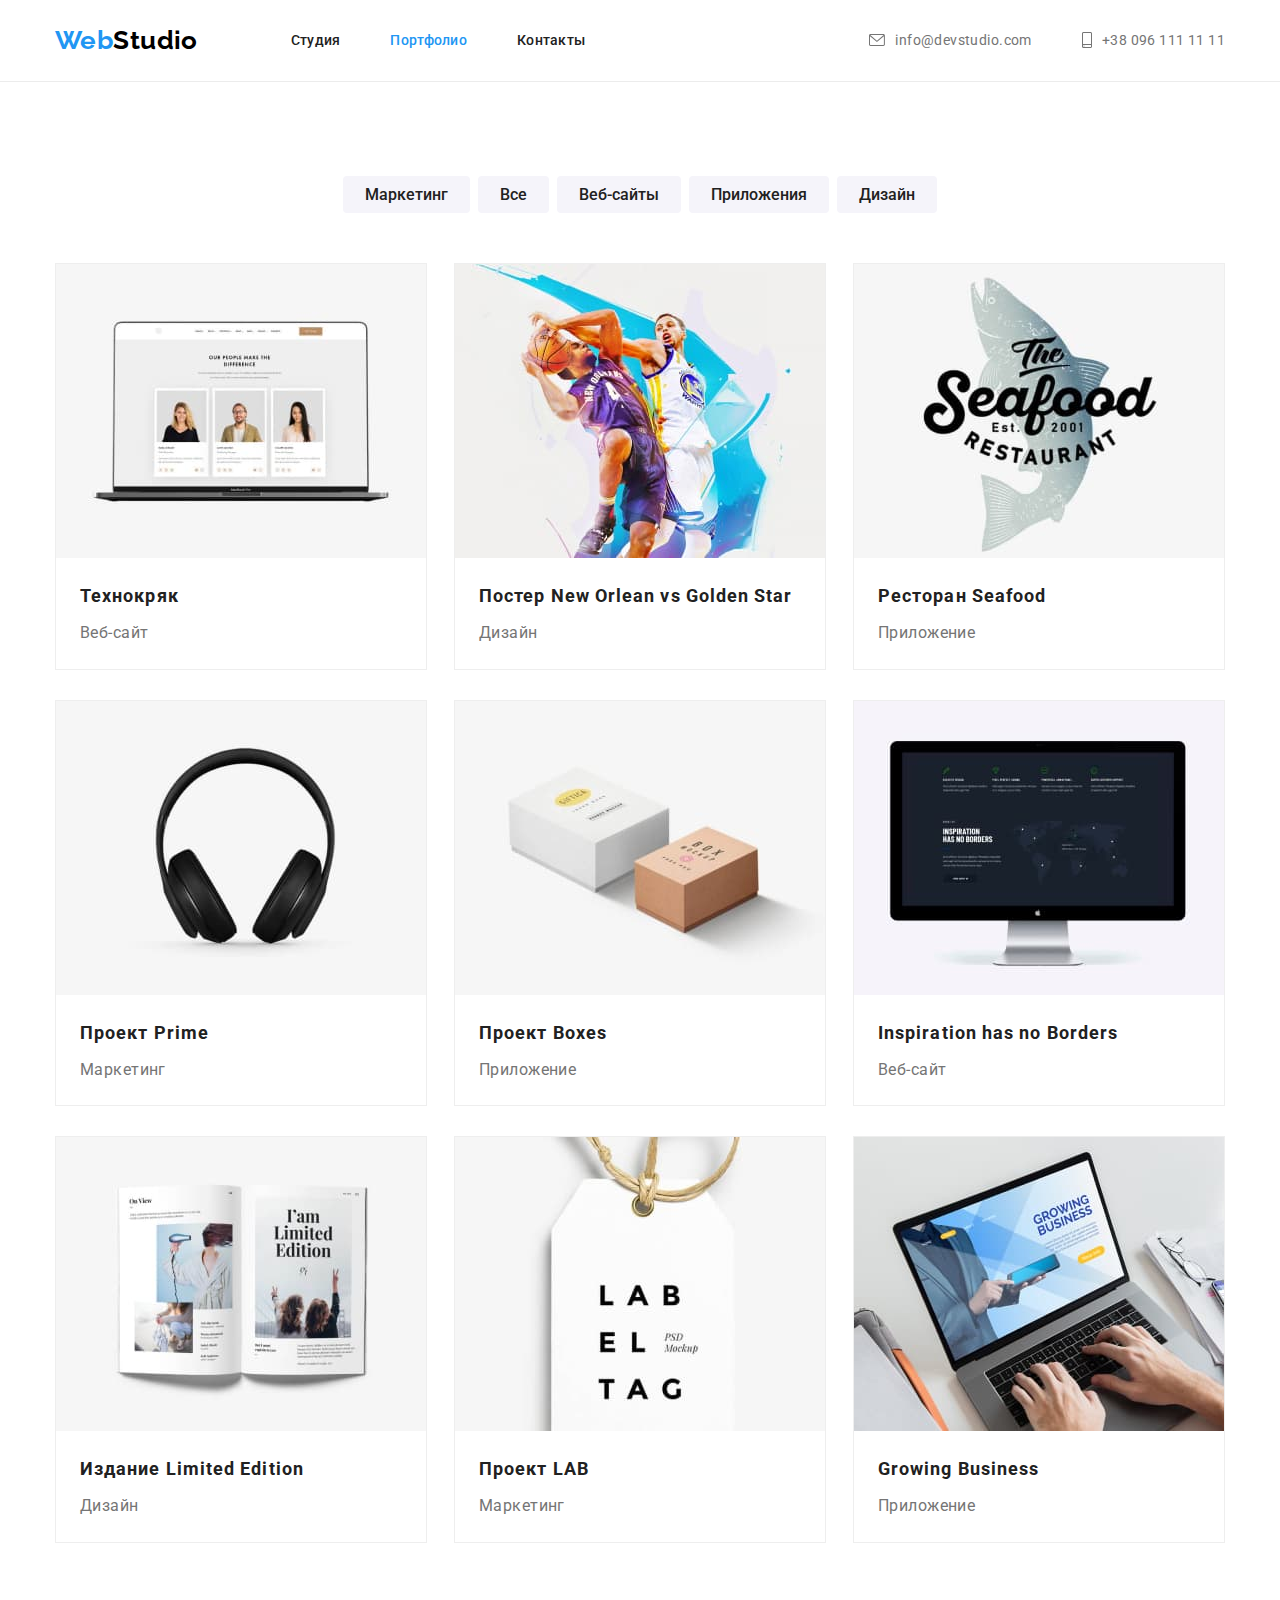
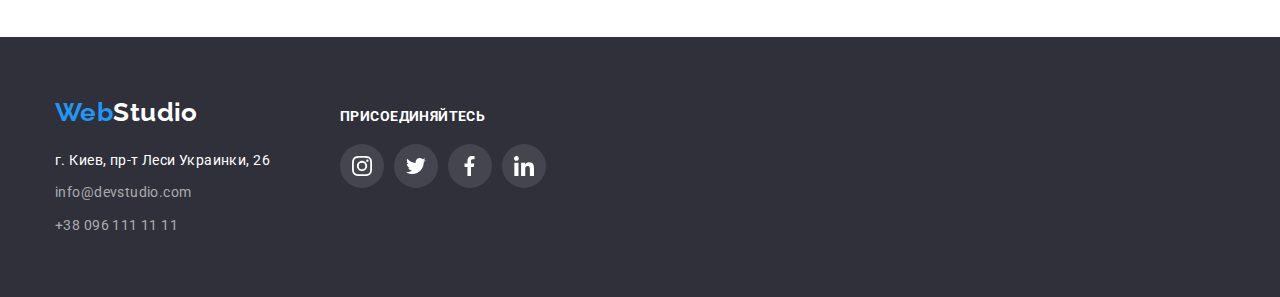
==== portfolio.html @ 7603b5eb "Загрузил базовые материалы" ====
<!DOCTYPE html>
<html lang="ru">

<head>
    <meta charset="UTF-8">
    <meta http-equiv="X-UA-Compatible" content="IE=edge">
    <meta name="viewport" content="width=device-width, initial-scale=1.0">
    <title>WebStudio</title>
    <link rel="preconnect" href="https://fonts.googleapis.com">
    <link rel="preconnect" href="https://fonts.gstatic.com" crossorigin>
    <link rel="preconnect" href="https://fonts.googleapis.com">
    <link rel="preconnect" href="https://fonts.gstatic.com" crossorigin>
    <link
        href="https://fonts.googleapis.com/css2?family=Raleway:wght@700&family=Roboto:wght@400;500;700;900&display=swap"
        rel="stylesheet">
    <link rel="stylesheet" href="https://minhaskamal.github.io/DownGit/#/home?url=https://github.com/sindresorhus/modern-normalize/blob/main/modern-normalize.css">
    <link rel="stylesheet" href="./css/styles.css">
</head>

<body>
    <!-- Header -->
    <header class="header">
    
        <div class="container main-nav">
            <nav class="nav">
                <a href="./index.html" class="header-logo link">
                    Web<span class="header-logo-decoration">Studio</span>
                </a>
                <ul class="header-nav list">
                    <li class="header-nav-item"><a href="./index.html" class="link">Студия</a></li>
                    <li class="header-nav-item"><a href="./portfolio.html" class="link current">Портфолио</a></li>
                    <li class="header-nav-item"><a href="#" class="link">Контакты</a></li>
                </ul>
            </nav>
            <ul class="header-auth list">
    
                <li class="header-auth-item">
                    <a href="mailto:info@devstudio.com" class="auth-link link">
    
                        <svg class="auth-ico mail">
                            <use href="./images/symbol-defs.svg#icon-mail"></use>
                        </svg>
    
                        info@devstudio.com
                    </a>
                </li>
    
                <li class="header-auth-item">
    
                    <a href="tel:+380961111111" class="auth-link link">
    
                        <svg class="auth-ico phone">
                            <use href="./images/symbol-defs.svg#icon-phone"></use>
                        </svg>
    
                        +38 096 111 11 11
                    </a>
    
                </li>
    
            </ul>
        </div>
    
    </header>
    
    <main>
        <!-- Herro -->
        <section class="section">

            <div class="container">
                <h1 class="section-title" hidden>Портфолио</h1>
                <ul class="list portfolio-tab-list">
                    <li class="portfolio-tab-item"><button class="btn-tab" type="button">Маркетинг</button></li>
                    <li class="portfolio-tab-item"><button class="btn-tab" type="button">Все</button></li>
                    <li class="portfolio-tab-item"><button class="btn-tab" type="button">Веб-сайты</button></li>
                    <li class="portfolio-tab-item"><button class="btn-tab" type="button">Приложения</button></li>
                    <li class="portfolio-tab-item"><button class="btn-tab" type="button">Дизайн</button></li>
                </ul>

                <ul class="portfolio-list list">
                    <li class="portfolio-item">
                        <a href="" class="link"><img src="./images/pt1.jpg" class="portfilio-img" alt="Технокряк" width="370">
                            <div class="portfolio-item-content">
                                <h2 class="portfolio-item-title">Технокряк</h2>
                                <p class="portfolio-item-text">Веб-сайт</p>
                            </div>                            
                        </a>
                    </li>

                    <li class="portfolio-item">
                        <a href="" class="link"><img src="./images/pt2.jpg" class="portfilio-img" alt="Постер New Orlean vs Golden Star" width="370">
                            <div class="portfolio-item-content">
                                <h2 class="portfolio-item-title">Постер New Orlean vs Golden Star</h2>
                                <p class="portfolio-item-text">Дизайн</p>
                            </div>                            
                        </a>
                    </li>

                    <li class="portfolio-item">
                        <a href="" class="link"><img src="./images/pt3.jpg" class="portfilio-img" alt="Ресторан Seafood" width="370">
                            <div class="portfolio-item-content">
                                <h2 class="portfolio-item-title">Ресторан Seafood</h2>
                                <p class="portfolio-item-text">Приложение</p>
                            </div>                            
                        </a>
                    </li>

                    <li class="portfolio-item">
                        <a href="" class="link"><img src="./images/pt4.jpg" class="portfilio-img" alt="Проект Prime" width="370">
                            <div class="portfolio-item-content">
                                <h2 class="portfolio-item-title">Проект Prime</h2>
                                <p class="portfolio-item-text">Маркетинг</p>
                            </div>                            
                        </a>
                    </li>
                    <li class="portfolio-item">
                        <a href="" class="link"><img src="./images/pt5.jpg" class="portfilio-img" alt="Проект Boxes" width="370">
                            <div class="portfolio-item-content">
                                <h2 class="portfolio-item-title">Проект Boxes</h2>
                                <p class="portfolio-item-text">Приложение</p>
                            </div>                            
                        </a>
                    </li>

                    <li class="portfolio-item">
                        <a href="" class="link"><img src="./images/pt6.jpg" class="portfilio-img" alt="Inspiration has no Borders" width="370">
                            <div class="portfolio-item-content">
                                <h2 class="portfolio-item-title">Inspiration has no Borders</h2>
                                <p class="portfolio-item-text">Веб-сайт</p>
                            </div>                            
                        </a>
                    </li>

                    <li class="portfolio-item">
                        <a href="" class="link"><img src="./images/pt7.jpg" class="portfilio-img" alt="Издание Limited Edition" width="370">
                            <div class="portfolio-item-content">
                                <h2 class="portfolio-item-title">Издание Limited Edition</h2>
                                <p class="portfolio-item-text">Дизайн</p>
                            </div>                            
                        </a>
                    </li>

                    <li class="portfolio-item">
                        <a href="" class="link"><img src="./images/pt8.jpg" class="portfilio-img" alt="Проект LAB" width="370">
                            <div class="portfolio-item-content">
                                <h2 class="portfolio-item-title">Проект LAB</h2>
                                <p class="portfolio-item-text">Маркетинг</p>
                            </div>                            
                        </a>
                    </li>

                    <li class="portfolio-item">
                        <a href="" class="link"><img src="./images/pt9.jpg" class="portfilio-img" alt="Growing Business" width="370">
                            <div class="portfolio-item-content">
                                <h2 class="portfolio-item-title">Growing Business</h2>
                                <p class="portfolio-item-text">Приложение</p>
                            </div>                            
                        </a>
                    </li>

                </ul>
            </div>
            
        </section>
    </main>
    <!-- Footer section -->
    <footer class="footer">
    
        <div class="container footer-row">
            <div class="footer-contact">
                <a href="./index.html" class="footer-logo">Web<span class="footer-logo-decoration">Studio</span>
                </a>
                <address class="adress-block">
                    <ul class="footer-info list">
                        <li class="footer-info-item"><a href="https://goo.gl/maps/WekGNERd3yGUQuFB7"
                                class="footer-adress-link" target="_blank">г. Киев, пр-т
                                Леси Украинки, 26</a></li>
                        <li class="footer-info-item"><a href="mailto:info@devstudio.com" class="link">info@devstudio.com</a>
                        </li>
                        <li class="footer-info-item"><a href="tel:+380961111111" class="link">+38 096 111 11 11</a></li>
                    </ul>
                </address>
            </div>
    
            <div>
                <h3 class="footer-smm-title">присоединяйтесь</h3>
                <ul class="footer-smmlink-list list">
    
                    <li class="smmlink-item">
                        <a href="" class="footer-smmlink">
    
                            <svg class="smm-ico">
                                <use href="./images/symbol-defs.svg#icon-instagram"></use>
                            </svg>
    
                        </a>
    
                    </li>
                    <li class="smmlink-item">
                        <a href="" class="footer-smmlink">
                            <svg class="smm-ico">
                                <use href="./images/symbol-defs.svg#icon-twitter"></use>
                            </svg>
                        </a>
                    </li>
                    <li class="smmlink-item">
                        <a href="" class="footer-smmlink" aria-label="ссылка на страницу facebook">
                            <svg class="smm-ico">
                                <use href="./images/symbol-defs.svg#icon-facebook"></use>
                            </svg>
                        </a>
                    </li>
                    <li class="smmlink-item">
                        <a href="" class="footer-smmlink">
                            <svg class="smm-ico">
                                <use href="./images/symbol-defs.svg#icon-linkedin"></use>
                            </svg>
                        </a>
                    </li>
                </ul>
            </div>
    
        </div>
    
    </footer>
</body>
</html>
---- css/styles.css ----
/* Second bgColor #F5F4FA  */

:root {
  /* Main colors */
  --mainBlue: #2196f3;
  --mainGray: #757575;
  --mainBlack: #212121;
  --mainWhite: #ffffff;

  /* Bachgraund colors */
  --secondBg: #f5f4fa;
  --darkBg: #2f303a;

  /* Border color */
  --mainBorder: #eeeeee;
  --secondBorder: #ececec;

  /* Font family */
  --mainFont: "Roboto";
  --secondFont: "Raleway";

  /* Icon color */
  --mainIcon: #afb1b8;
}

/* Site styles */
*,
*::before,
*::after {
  box-sizing: border-box;
}

body {
  margin: 0;
  font-size: 14px;
  letter-spacing: 0.03em;
  color: var(--mainGray);
  background-color: var(--mainWhite);
  font-family: var(--mainFont), "Arial", sans-serif;
}

/* Container style*/
.container {
  width: 1200px;
  margin: 0 auto;
  padding: 0 15px;
}

.list {
  list-style: none;
  margin: 0;
  padding: 0;
}

.link {
  text-decoration: none;
  font-style: normal;
  color: var(--mainGray);
}

.section {
  padding: 94px 0;
}

.section-no-padding {
  padding-top: 0;
}

.section-title {
  font-weight: 700;
  font-size: 36px;
  line-height: 1.2;
  text-align: center;
  color: var(--mainBlack);
  margin: 0 0 50px 0;
}

/* Link hover decoration */
.header-nav .link:hover,
.header-nav .link:focus,
.header-auth .link:hover,
.header-auth .link:focus,
.footer-info .link:hover,
.footer-info .link:focus,
.footer-adress-link:hover,
.footer-adress-link:focus {
  color: var(--mainBlue);
}

/* Header section  */
.header {
  border-bottom: 1px solid var(--secondBorder);
}

.main-nav {
  display: flex;
  align-items: center;
  justify-content: space-between;
}

/* Logo */
.header-logo {
  text-decoration: none;
  font-family: var(--secondFont);
  font-weight: 700;
  font-size: 26px;
  line-height: 1.2;
  color: var(--mainBlue);
}

.header-logo-decoration {
  color: #000000;
}

.nav {
  display: flex;
  align-items: center;
}

.header-nav {
  display: flex;
  margin-left: 93px;
}

.header-nav-item:not(:last-child) {
  margin-right: 50px;
}

.header-nav .link {
  display: block;
  padding: 32px 0;

  font-weight: 500;
  line-height: 1.2;
  letter-spacing: 0.02em;
  color: var(--mainBlack);
}

.header-nav .current {
  color: var(--mainBlue);
}

.header-auth {
  display: flex;
  justify-content: end;
}

.header-auth-item:not(:last-child) {
  margin-right: 50px;
}
.auth-link {
  display: flex;
  align-items: center;
  color: var(--mainGray);
}

.auth-ico {
  margin-right: 10px;
  fill: currentColor;
}

.auth-ico.mail {
  width: 16px;
  height: 12px;
}

.auth-ico.phone {
  width: 10px;
  height: 16px;
}

.header-auth.link {
  display: block;
  padding: 32px 0;

  font-weight: 500;
  line-height: 1.2;
  letter-spacing: 0.02em;
  color: var(--mainGray);
}

/* Hero section */
.hero {
  max-width: 1600px;
  margin: 0 auto;
  background-image: linear-gradient(
      to right,
      rgba(47, 48, 58, 0.4),
      rgba(47, 48, 58, 0.4)
    ),
    url("../images/head.jpg");
  background-size: cover;
  padding: 200px 0;
  text-align: center;
}

.hero-title {
  font-weight: 900;
  font-size: 44px;
  line-height: 1.4;
  letter-spacing: 0.06em;
  text-transform: uppercase;
  color: var(--mainWhite);
  margin: 0 0 30px 0;
}

.btn {
  display: inline-block;
  cursor: pointer;
  font-family: var(--mainFont);
  font-weight: 700;
  font-size: 16px;
  line-height: 1.9;
  align-items: center;
  text-align: center;
  letter-spacing: 0.06em;
  min-width: 200px;
  padding: 10px 32px;
  border: 0;
  border-radius: 4px;
}

.btn-primary {
  color: var(--mainWhite);
  background-color: var(--mainBlue);
  box-shadow: 0px 4px 4px rgba(0, 0, 0, 0.15);
  border-color: transparent;
}

/* Features section */
.features-title {
  font-weight: bold;
  line-height: 1.2;
  text-transform: uppercase;
  color: var(--mainBlack);
  margin: 0 0 10px 0;
}

.features-list {
  display: flex;
  flex-wrap: wrap;
}

.features-list-item {
  width: 270px;
}

.feauters-icon-block {
  display: flex;
  justify-content: center;
  align-items: center;
  height: 120px;
  background-color: #f5f4fa;
  border-radius: 4px;
  margin-bottom: 30px;
}

.feauters-icon {
  width: 70px;
  height: 70px;
}

.features-list-item:not(:last-child) {
  margin-right: 30px;
}

.features-text {
  line-height: 1.7;
  margin: 0;
}

/* What are we doing section */
.do-list {
  display: flex;
  justify-content: space-between;
  flex-wrap: wrap;
}

.do-img {
  display: block;
}

/* Team section */
.team {
  background-color: var(--secondBg);
}

.team-list {
  display: flex;
  justify-content: space-between;
  flex-wrap: wrap;
}

.team-item {
  text-align: center;
  padding-bottom: 30px;
  background: var(--mainWhite);
  box-shadow: 0px 1px 3px rgba(0, 0, 0, 0.12), 0px 1px 1px rgba(0, 0, 0, 0.14),
    0px 2px 1px rgba(0, 0, 0, 0.2);
  border-radius: 0px 0px 4px 4px;
}

.team-img {
  display: block;
  margin: 0 auto 30px auto;
}

.team-content {
  margin: 0 0 16px 0;
}

.team-title {
  font-weight: 500;
  font-size: 16px;
  line-height: 1.2;
  color: var(--mainBlack);
  margin: 0 0 10px 0;
}

.team-text {
  font-size: 16px;
  line-height: 1.2;
  margin: 0;
}

.team-smmlink-list {
  display: flex;
  margin: 0 32px 0;
}

.smmlink-item:not(:last-child) {
  margin-right: 10px;
}

.team-smmlink {
  display: block;
  width: 44px;
  height: 44px;
  padding: 12px 0;
  color: var(--mainIcon);
  border-radius: 50%;
}

.team-smmlink:hover {
  background-color: var(--mainBlue);
  color: var(--mainWhite);
}

.smm-ico {
  width: 20px;
  height: 20px;
  fill: currentColor;
}

/* Clients section */
.clients-list {
  display: flex;
  flex-wrap: wrap;
}

.clients-list-item:not(:last-child) {
  margin-right: 30px;
}

.clients-link {
  display: flex;
  justify-content: center;
  align-items: center;
  width: 170px;
  height: 92px;
  color: var(--mainIcon);
  border: 1px solid var(--mainIcon);
  border-radius: 4px;
}

.clients-link:hover {
  color: var(--mainBlue);
  border: 1px solid var(--mainBlue);
}

.cients-logo {
  width: 106px;
  height: 60px;
  fill: currentColor;
}

/* Footer section */
.footer {
  background-color: var(--darkBg);
  padding: 60px 0;
}

.footer-row {
  display: flex;
  align-items: baseline;
}

.footer-contact {
  margin-right: 70px;
}

.footer-smm-title {
  font-size: 14px;
  line-height: 1.1;
  color: var(--mainWhite);
  text-transform: uppercase;
  margin: 0 0 20px 0;
}

.footer-smmlink-list {
  display: flex;
}

.footer-smmlink {
  display: block;
  text-align: center;
  width: 44px;
  height: 44px;
  color: var(--mainWhite);
  background-color: rgba(255, 255, 255, 0.1);
  padding: 12px 0;
  border-radius: 50%;
}

.footer-smmlink:hover {
  background-color: var(--mainBlue);
}

.footer-logo {
  display: inline-block;
  text-decoration: none;
  font-family: var(--secondFont);
  font-weight: 700;
  font-size: 26px;
  line-height: 1.2;
  color: var(--mainBlue);
  margin: 0 0 20px 0;
}

.footer-logo-decoration {
  color: var(--mainWhite);
}

.footer-info-item:not(:last-child) {
  margin: 0 0 9px 0;
}

.adress-block {
  font-style: normal;
}

.footer-adress-link {
  text-decoration: none;
  line-height: 24px;
  color: var(--mainWhite);
}

.footer-info .link {
  line-height: 1.7;
  color: rgb(255, 255, 255, 0.6);
}

/* Main section portfolio */
.portfolio-tab-list {
  display: flex;
  justify-content: center;
  margin: 0 0 50px 0;
}

.portfolio-tab-item:not(:last-child) {
  margin-right: 8px;
}

.btn-tab {
  padding: 6px 22px;
  border: 0;
  border-radius: 4px;

  cursor: pointer;
  font-family: var(--mainFont);
  font-weight: 500;
  font-size: 16px;
  line-height: 1.6;
  text-align: center;
  color: var(--mainBlack);
  background-color: var(--secondBg);
}

.btn-tab:hover,
.btn-tab:focus {
  color: var(--mainWhite);
  box-shadow: 0px 3px 1px rgba(0, 0, 0, 0.1), 0px 1px 2px rgba(0, 0, 0, 0.08),
    0px 2px 2px rgba(0, 0, 0, 0.12);
  background-color: var(--mainBlue);
}

.portfolio-list {
  display: flex;
  flex-wrap: wrap;
  justify-content: space-between;
}

.portfolio-item {
  flex-basis: calc(100% / 3 - 30px);
  border: 1px solid var(--mainBorder);
  box-sizing: border-box;
}

.portfolio-item:not(:nth-last-child(-n + 3)) {
  margin-bottom: 30px;
}

.portfolio-item:hover {
  box-shadow: 0px 1px 1px rgba(0, 0, 0, 0.12), 0px 4px 4px rgba(0, 0, 0, 0.06),
    1px 4px 6px rgba(0, 0, 0, 0.16);
}

.portfilio-img {
  display: block;
  /* margin: 0 0 20px 0; */
}

.portfolio-item-content {
  padding: 20px 0;
}

.portfolio-item-title {
  font-weight: bold;
  font-size: 18px;
  line-height: 2;
  letter-spacing: 0.06em;
  color: var(--mainBlack);
  margin: 0 0 4px 0;
  padding: 0 0 0 24px;
}

.portfolio-item-text {
  font-size: 16px;
  line-height: 1.9;
  margin: 0;
  padding: 0 0 0 24px;
}
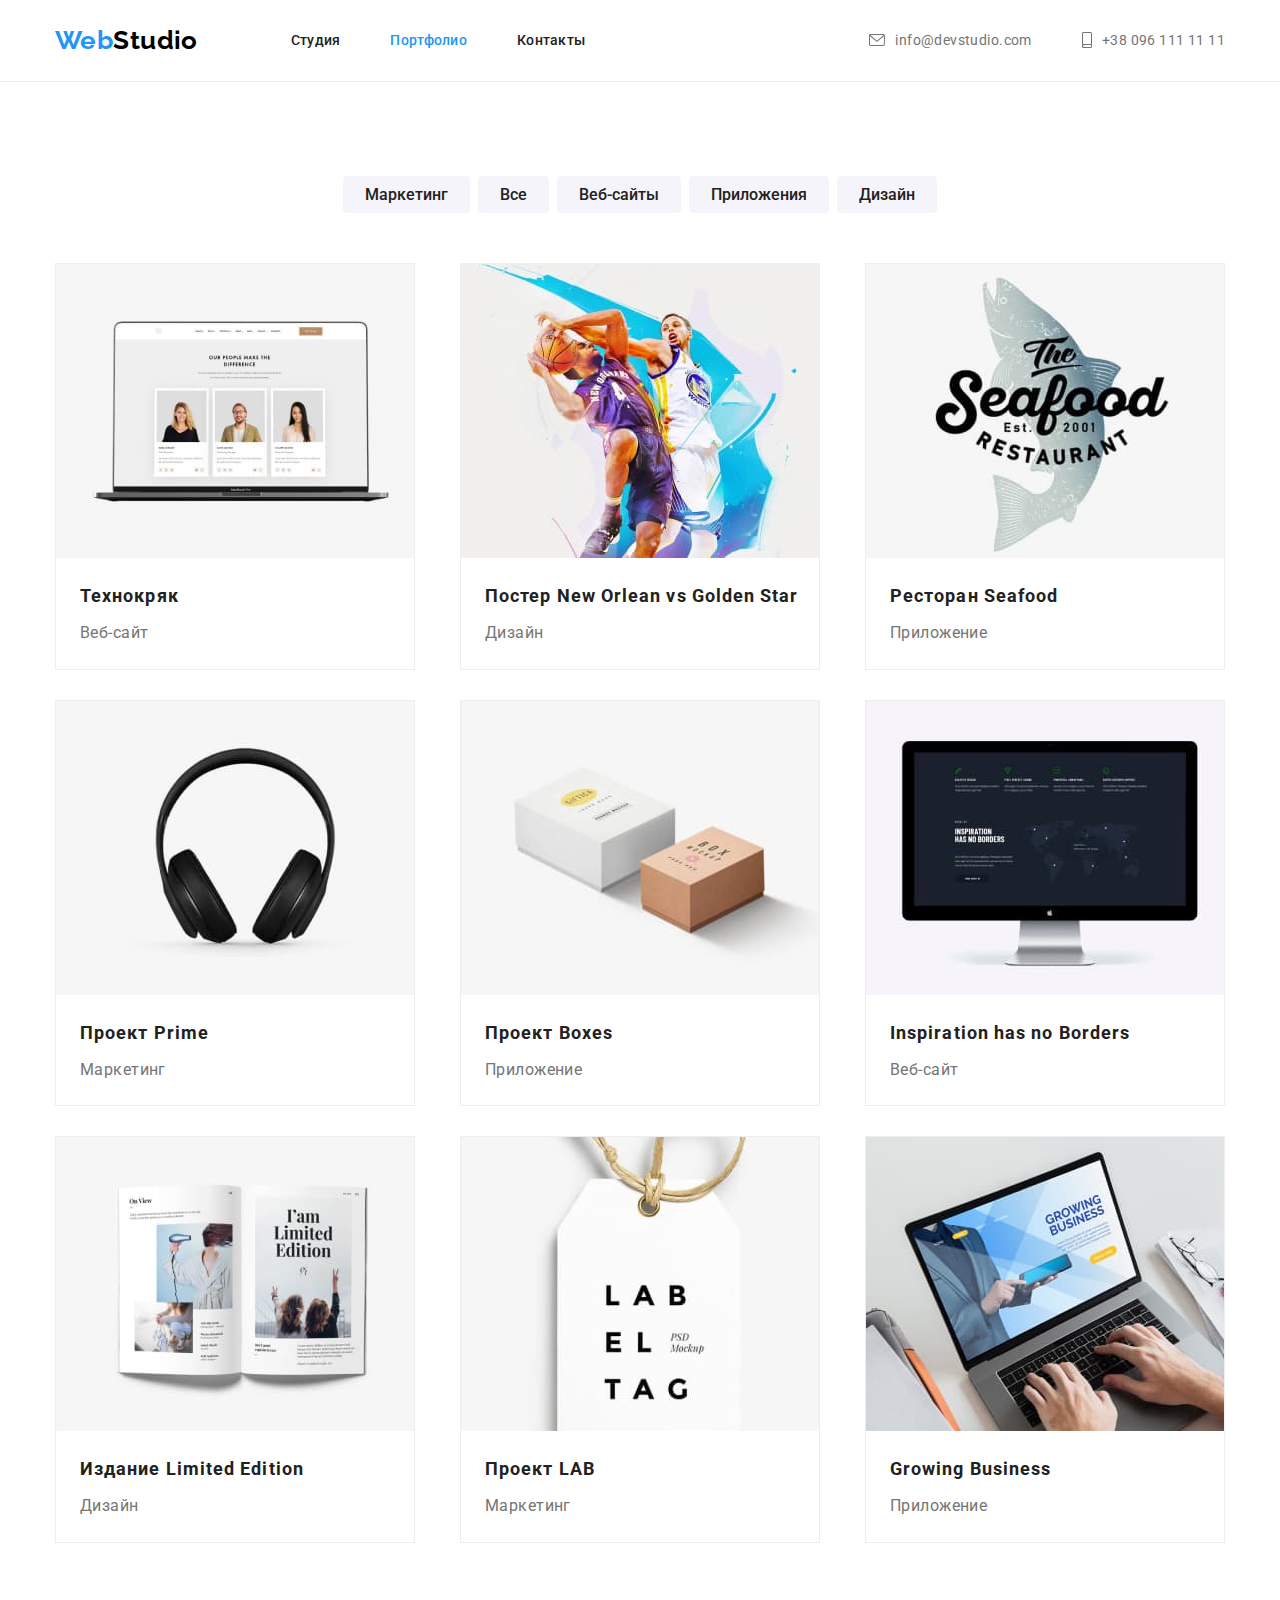
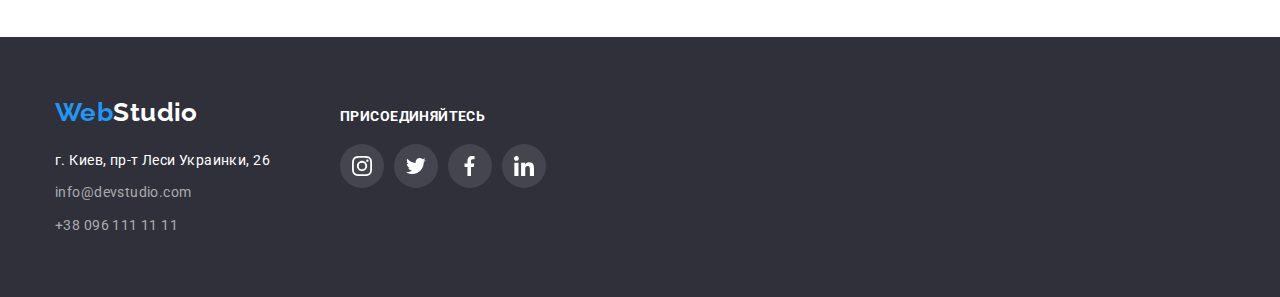
==== commit b27f42f7: "Сделал оверлеи" ====
--- a/portfolio.html
+++ b/portfolio.html
@@ -78,8 +78,15 @@
                 </ul>
 
                 <ul class="portfolio-list list">
-                    <li class="portfolio-item">
-                        <a href="" class="link"><img src="./images/pt1.jpg" class="portfilio-img" alt="Технокряк" width="370">
+                    <li class="portfolio-item">                        
+                        <a href="" class="overlay-box link">
+                            <img src="./images/pt1.jpg" class="portfilio-img" alt="Технокряк" width="370">
+                            
+                            <div class="overlay">
+                                <p>Технокряк это современная площадка распространения коронавируса. Компании используют эту платформу для цифрового
+                                шпионажа и атак на защищённые сервера конкурентов.</p>
+                            </div>
+
                             <div class="portfolio-item-content">
                                 <h2 class="portfolio-item-title">Технокряк</h2>
                                 <p class="portfolio-item-text">Веб-сайт</p>
@@ -88,7 +95,14 @@
                     </li>
 
                     <li class="portfolio-item">
-                        <a href="" class="link"><img src="./images/pt2.jpg" class="portfilio-img" alt="Постер New Orlean vs Golden Star" width="370">
+                        <a href="" class="overlay-box link">
+                            <img src="./images/pt2.jpg" class="portfilio-img" alt="Постер New Orlean vs Golden Star" width="370">
+                            
+                            <div class="overlay">
+                                <p>Технокряк это современная площадка распространения коронавируса. Компании используют эту платформу для цифрового
+                                    шпионажа и атак на защищённые сервера конкурентов.</p>
+                            </div>
+
                             <div class="portfolio-item-content">
                                 <h2 class="portfolio-item-title">Постер New Orlean vs Golden Star</h2>
                                 <p class="portfolio-item-text">Дизайн</p>
@@ -97,7 +111,14 @@
                     </li>
 
                     <li class="portfolio-item">
-                        <a href="" class="link"><img src="./images/pt3.jpg" class="portfilio-img" alt="Ресторан Seafood" width="370">
+                        <a href="" class="overlay-box link">
+                            <img src="./images/pt3.jpg" class="portfilio-img" alt="Ресторан Seafood" width="370">
+                            
+                            <div class="overlay">
+                                <p>Технокряк это современная площадка распространения коронавируса. Компании используют эту платформу для цифрового
+                                    шпионажа и атак на защищённые сервера конкурентов.</p>
+                            </div>
+                            
                             <div class="portfolio-item-content">
                                 <h2 class="portfolio-item-title">Ресторан Seafood</h2>
                                 <p class="portfolio-item-text">Приложение</p>
@@ -106,7 +127,14 @@
                     </li>
 
                     <li class="portfolio-item">
-                        <a href="" class="link"><img src="./images/pt4.jpg" class="portfilio-img" alt="Проект Prime" width="370">
+                        <a href="" class="overlay-box link">
+                            <img src="./images/pt4.jpg" class="portfilio-img" alt="Проект Prime" width="370">
+                            
+                            <div class="overlay">
+                                <p>Технокряк это современная площадка распространения коронавируса. Компании используют эту платформу для цифрового
+                                    шпионажа и атак на защищённые сервера конкурентов.</p>
+                            </div>
+
                             <div class="portfolio-item-content">
                                 <h2 class="portfolio-item-title">Проект Prime</h2>
                                 <p class="portfolio-item-text">Маркетинг</p>
@@ -114,7 +142,14 @@
                         </a>
                     </li>
                     <li class="portfolio-item">
-                        <a href="" class="link"><img src="./images/pt5.jpg" class="portfilio-img" alt="Проект Boxes" width="370">
+                        <a href="" class="overlay-box link">
+                            <img src="./images/pt5.jpg" class="portfilio-img" alt="Проект Boxes" width="370">
+                            
+                            <div class="overlay">
+                                <p>Технокряк это современная площадка распространения коронавируса. Компании используют эту платформу для цифрового
+                                    шпионажа и атак на защищённые сервера конкурентов.</p>
+                            </div>
+                            
                             <div class="portfolio-item-content">
                                 <h2 class="portfolio-item-title">Проект Boxes</h2>
                                 <p class="portfolio-item-text">Приложение</p>
@@ -123,7 +158,14 @@
                     </li>
 
                     <li class="portfolio-item">
-                        <a href="" class="link"><img src="./images/pt6.jpg" class="portfilio-img" alt="Inspiration has no Borders" width="370">
+                        <a href="" class="overlay-box link">
+                            <img src="./images/pt6.jpg" class="portfilio-img" alt="Inspiration has no Borders" width="370">
+                            
+                            <div class="overlay">
+                                <p>Технокряк это современная площадка распространения коронавируса. Компании используют эту платформу для цифрового
+                                    шпионажа и атак на защищённые сервера конкурентов.</p>
+                            </div>
+                            
                             <div class="portfolio-item-content">
                                 <h2 class="portfolio-item-title">Inspiration has no Borders</h2>
                                 <p class="portfolio-item-text">Веб-сайт</p>
@@ -132,7 +174,14 @@
                     </li>
 
                     <li class="portfolio-item">
-                        <a href="" class="link"><img src="./images/pt7.jpg" class="portfilio-img" alt="Издание Limited Edition" width="370">
+                        <a href="" class="overlay-box link">
+                            <img src="./images/pt7.jpg" class="portfilio-img" alt="Издание Limited Edition" width="370">
+                            
+                            <div class="overlay">
+                                <p>Технокряк это современная площадка распространения коронавируса. Компании используют эту платформу для цифрового
+                                    шпионажа и атак на защищённые сервера конкурентов.</p>
+                            </div>
+                            
                             <div class="portfolio-item-content">
                                 <h2 class="portfolio-item-title">Издание Limited Edition</h2>
                                 <p class="portfolio-item-text">Дизайн</p>
@@ -141,7 +190,14 @@
                     </li>
 
                     <li class="portfolio-item">
-                        <a href="" class="link"><img src="./images/pt8.jpg" class="portfilio-img" alt="Проект LAB" width="370">
+                        <a href="" class="overlay-box link">
+                            <img src="./images/pt8.jpg" class="portfilio-img" alt="Проект LAB" width="370">
+                            
+                            <div class="overlay">
+                                <p>Технокряк это современная площадка распространения коронавируса. Компании используют эту платформу для цифрового
+                                    шпионажа и атак на защищённые сервера конкурентов.</p>
+                            </div>
+                            
                             <div class="portfolio-item-content">
                                 <h2 class="portfolio-item-title">Проект LAB</h2>
                                 <p class="portfolio-item-text">Маркетинг</p>
@@ -150,7 +206,14 @@
                     </li>
 
                     <li class="portfolio-item">
-                        <a href="" class="link"><img src="./images/pt9.jpg" class="portfilio-img" alt="Growing Business" width="370">
+                        <a href="" class="overlay-box link">
+                            <img src="./images/pt9.jpg" class="portfilio-img" alt="Growing Business" width="370">
+                            
+                            <div class="overlay">
+                                <p>Технокряк это современная площадка распространения коронавируса. Компании используют эту платформу для цифрового
+                                    шпионажа и атак на защищённые сервера конкурентов.</p>
+                            </div>
+                            
                             <div class="portfolio-item-content">
                                 <h2 class="portfolio-item-title">Growing Business</h2>
                                 <p class="portfolio-item-text">Приложение</p>
--- a/css/styles.css
+++ b/css/styles.css
@@ -504,6 +504,8 @@
   flex-basis: calc(100% / 3 - 30px);
   border: 1px solid var(--mainBorder);
   box-sizing: border-box;
+
+  overflow: hidden;
 }
 
 .portfolio-item:not(:nth-last-child(-n + 3)) {
@@ -515,9 +517,42 @@
     1px 4px 6px rgba(0, 0, 0, 0.16);
 }
 
+.overlay-box {
+  display: block;
+  position: relative;
+}
+
+.overlay-box:hover .overlay {
+  transform: translatex(0);
+}
+
 .portfilio-img {
   display: block;
-  /* margin: 0 0 20px 0; */
+}
+
+.overlay {
+  display: flex;
+  align-items: center;
+  position: absolute;
+  left: 0;
+  top: 0;
+  width: 100%;
+  height: 294px;
+
+  padding-left: 24px;
+  padding-right: 24px;
+  background-color: rgba(33, 150, 243, 0.9);
+
+  transform: translatex(-100%);
+  transition: transform 250ms ease;
+}
+
+.overlay > p {
+  font-size: 18px;
+  line-height: 1.55;
+  color: #fff;
+
+  margin: 0;
 }
 
 .portfolio-item-content {
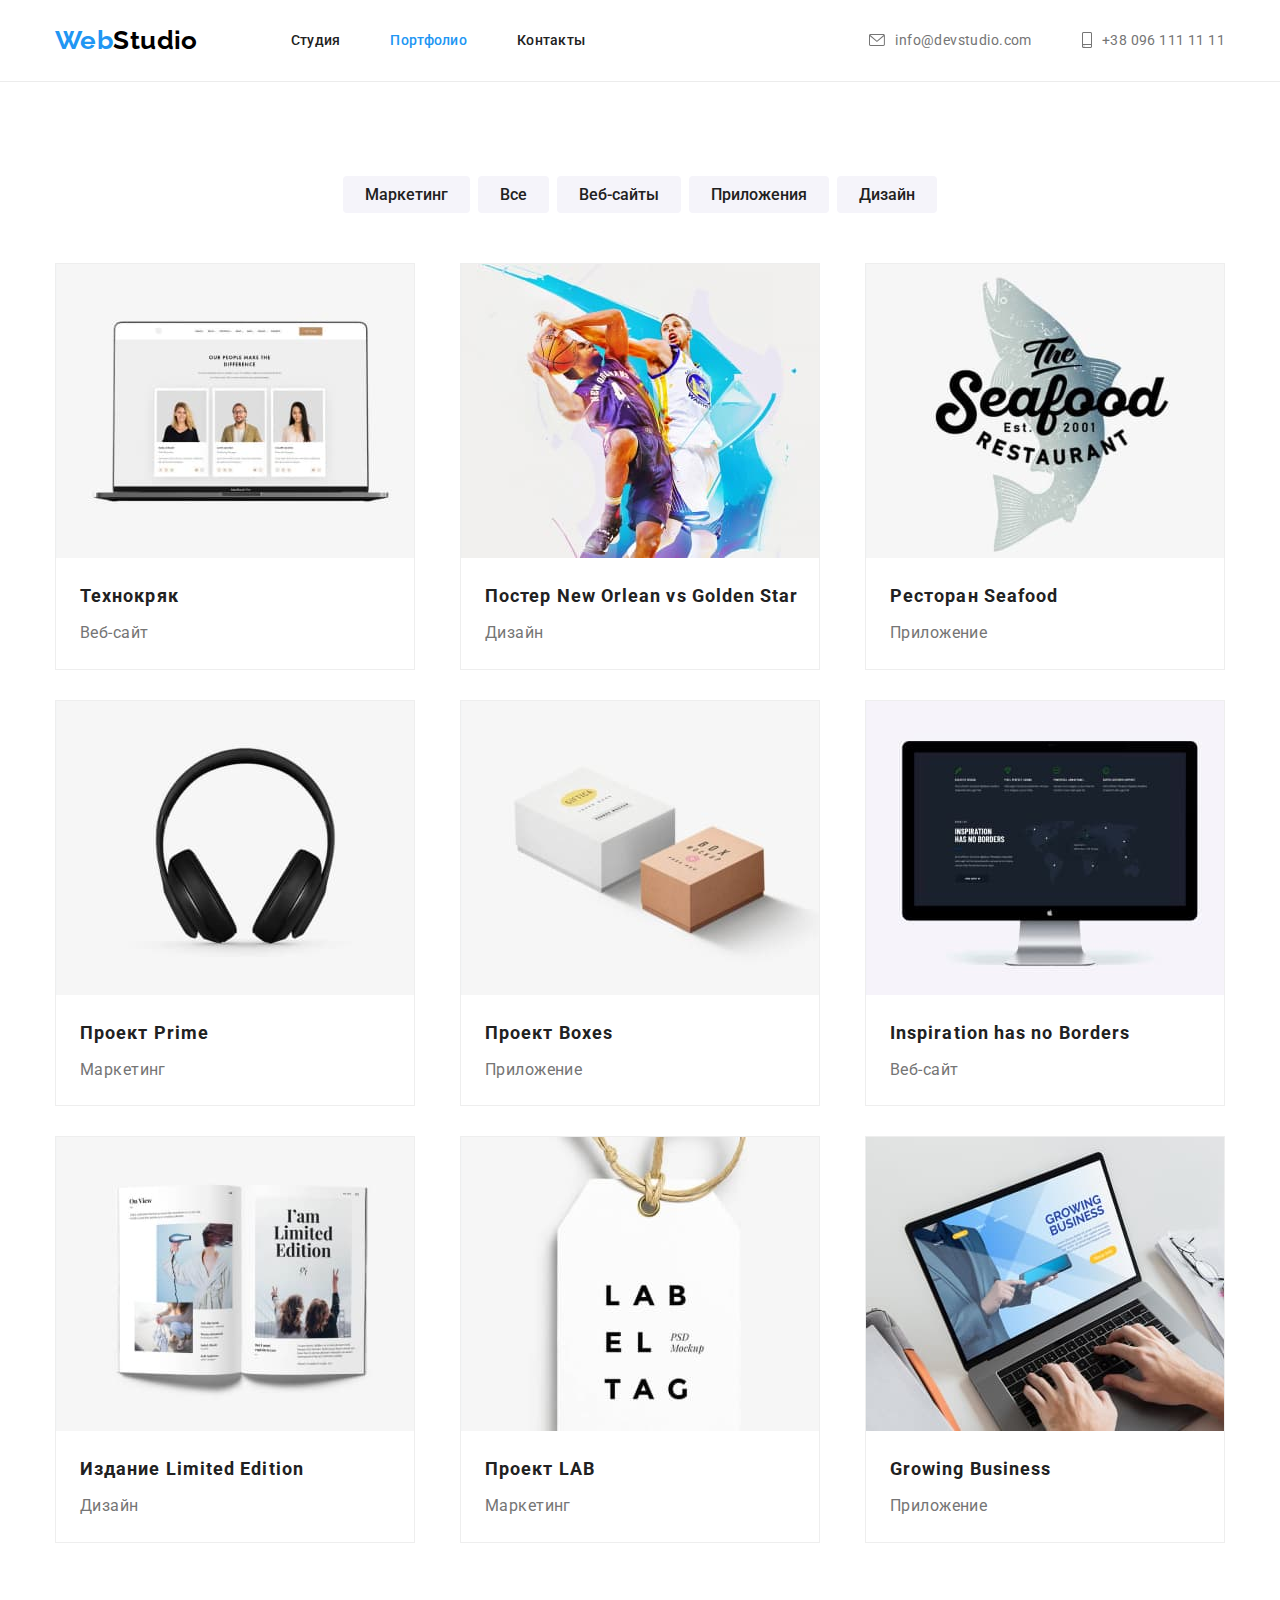
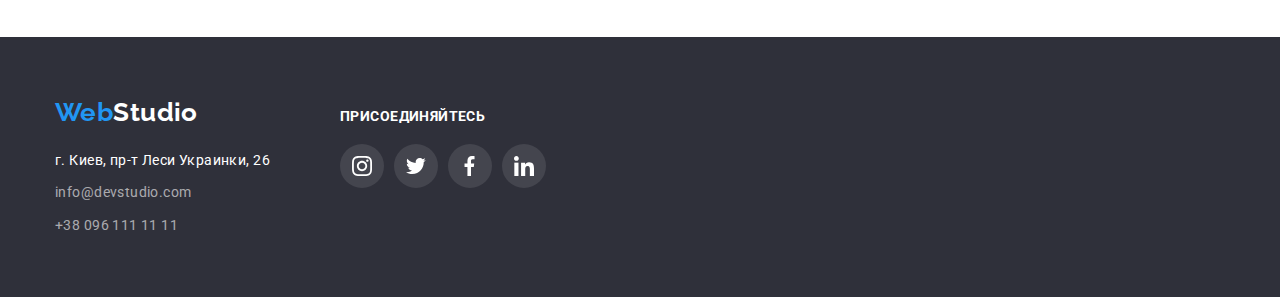
==== commit da43bc54: "Modal" ====
--- a/portfolio.html
+++ b/portfolio.html
@@ -286,5 +286,6 @@
         </div>
     
     </footer>
+        
 </body>
 </html>--- a/css/styles.css
+++ b/css/styles.css
@@ -460,6 +460,38 @@
   color: rgb(255, 255, 255, 0.6);
 }
 
+/* Modal window section */
+.modal-window {
+  position: absolute;
+  display: flex;
+  justify-content: center;
+  align-items: center;
+  top: 0;
+  left: 0;
+  width: 100%;
+  height: 100%;
+  background-color: rgba(0, 0, 0, 0.2);
+  z-index: 999;
+}
+
+.form-block {
+  position: relative;
+  width: 528px;
+  height: 581px;
+  background-color: #fff;
+}
+
+.close {
+  position: absolute;
+  right: 6px;
+  top: 6px;
+}
+
+.close-ico {
+  width: 18px;
+  height: 18px;
+}
+
 /* Main section portfolio */
 .portfolio-tab-list {
   display: flex;
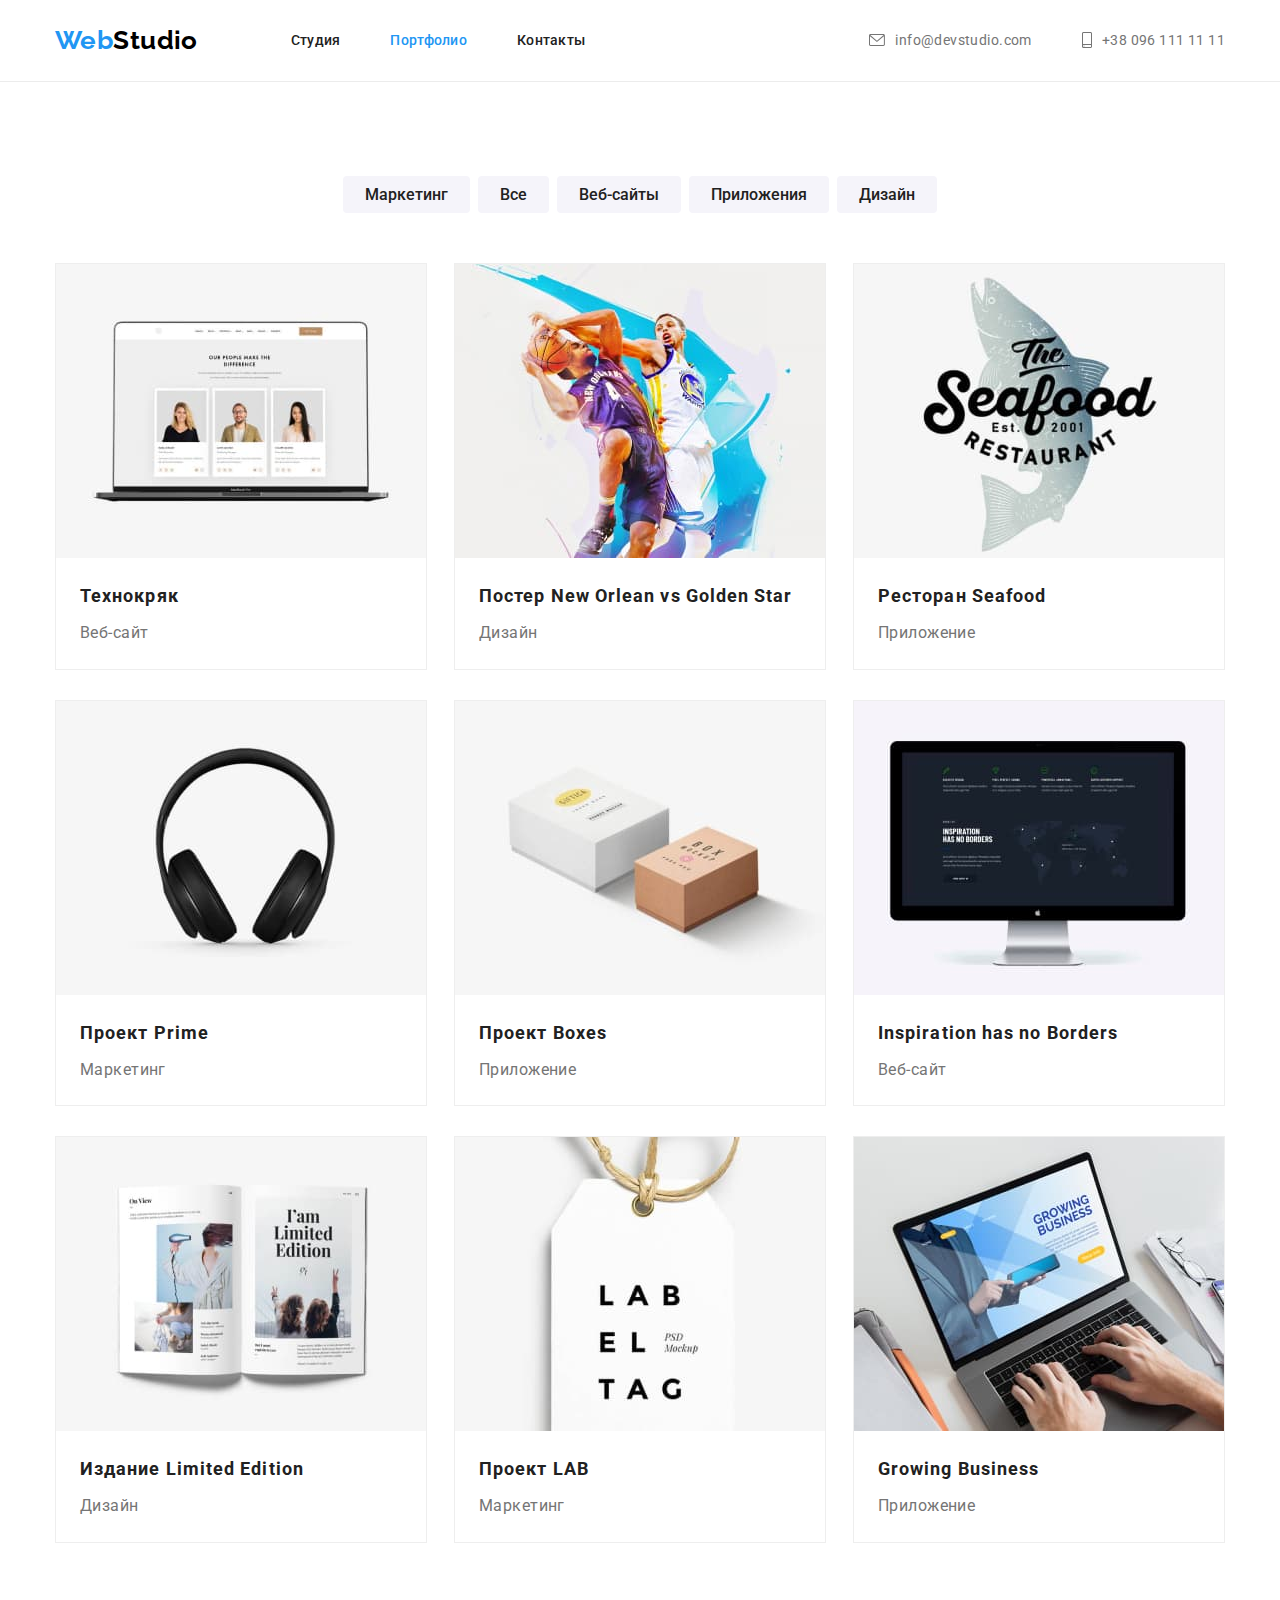
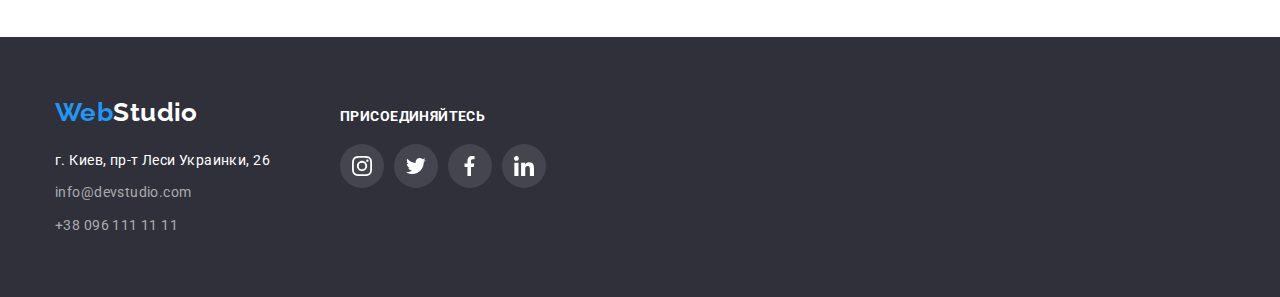
==== commit 7fc1956c: "Переделал оверлеи" ====
--- a/portfolio.html
+++ b/portfolio.html
@@ -78,147 +78,202 @@
                 </ul>
 
                 <ul class="portfolio-list list">
-                    <li class="portfolio-item">                        
-                        <a href="" class="overlay-box link">
-                            <img src="./images/pt1.jpg" class="portfilio-img" alt="Технокряк" width="370">
-                            
-                            <div class="overlay">
-                                <p>Технокряк это современная площадка распространения коронавируса. Компании используют эту платформу для цифрового
-                                шпионажа и атак на защищённые сервера конкурентов.</p>
-                            </div>
+
+                    <li class="portfolio-item"> 
+
+                        <a href="" class="link">
+
+                            <div class="overlay-box">
+                                <img src="./images/pt1.jpg" class="portfilio-img" alt="Технокряк" width="370">
+                                
+                                <div class="overlay">
+                                    <p>Технокряк это современная площадка распространения коронавируса. Компании используют эту платформу для цифрового
+                                        шпионажа и атак на защищённые сервера конкурентов.</p>
+                                </div>
+                            </div>                            
 
                             <div class="portfolio-item-content">
                                 <h2 class="portfolio-item-title">Технокряк</h2>
                                 <p class="portfolio-item-text">Веб-сайт</p>
                             </div>                            
                         </a>
-                    </li>
-
-                    <li class="portfolio-item">
-                        <a href="" class="overlay-box link">
-                            <img src="./images/pt2.jpg" class="portfilio-img" alt="Постер New Orlean vs Golden Star" width="370">
-                            
-                            <div class="overlay">
-                                <p>Технокряк это современная площадка распространения коронавируса. Компании используют эту платформу для цифрового
-                                    шпионажа и атак на защищённые сервера конкурентов.</p>
-                            </div>
-
+
+                    </li>
+
+                    <li class="portfolio-item">
+                    
+                        <a href="" class="link">
+                    
+                            <div class="overlay-box">
+                                <img src="./images/pt2.jpg" class="portfilio-img" alt="Постер New Orlean vs Golden Star" width="370">
+                    
+                                <div class="overlay">
+                                    <p>Технокряк это современная площадка распространения коронавируса. Компании используют эту платформу
+                                        для цифрового
+                                        шпионажа и атак на защищённые сервера конкурентов.</p>
+                                </div>
+                            </div>
+                    
                             <div class="portfolio-item-content">
                                 <h2 class="portfolio-item-title">Постер New Orlean vs Golden Star</h2>
                                 <p class="portfolio-item-text">Дизайн</p>
-                            </div>                            
-                        </a>
-                    </li>
-
-                    <li class="portfolio-item">
-                        <a href="" class="overlay-box link">
-                            <img src="./images/pt3.jpg" class="portfilio-img" alt="Ресторан Seafood" width="370">
-                            
-                            <div class="overlay">
-                                <p>Технокряк это современная площадка распространения коронавируса. Компании используют эту платформу для цифрового
-                                    шпионажа и атак на защищённые сервера конкурентов.</p>
-                            </div>
-                            
+                            </div>
+                        </a>
+                    
+                    </li>
+
+                    <li class="portfolio-item">
+                    
+                        <a href="" class="link">
+                    
+                            <div class="overlay-box">
+                                <img src="./images/pt3.jpg" class="portfilio-img" alt="Ресторан Seafood" width="370">
+                    
+                                <div class="overlay">
+                                    <p>Технокряк это современная площадка распространения коронавируса. Компании используют эту платформу
+                                        для цифрового
+                                        шпионажа и атак на защищённые сервера конкурентов.</p>
+                                </div>
+                            </div>
+                    
                             <div class="portfolio-item-content">
                                 <h2 class="portfolio-item-title">Ресторан Seafood</h2>
                                 <p class="portfolio-item-text">Приложение</p>
-                            </div>                            
-                        </a>
-                    </li>
-
-                    <li class="portfolio-item">
-                        <a href="" class="overlay-box link">
-                            <img src="./images/pt4.jpg" class="portfilio-img" alt="Проект Prime" width="370">
-                            
-                            <div class="overlay">
-                                <p>Технокряк это современная площадка распространения коронавируса. Компании используют эту платформу для цифрового
-                                    шпионажа и атак на защищённые сервера конкурентов.</p>
-                            </div>
-
+                            </div>
+                        </a>
+                    
+                    </li>
+
+                    <li class="portfolio-item">
+                    
+                        <a href="" class="link">
+                    
+                            <div class="overlay-box">
+                                <img src="./images/pt4.jpg" class="portfilio-img" alt="Проект Prime" width="370">
+                    
+                                <div class="overlay">
+                                    <p>Технокряк это современная площадка распространения коронавируса. Компании используют эту платформу
+                                        для цифрового
+                                        шпионажа и атак на защищённые сервера конкурентов.</p>
+                                </div>
+                            </div>
+                    
                             <div class="portfolio-item-content">
                                 <h2 class="portfolio-item-title">Проект Prime</h2>
                                 <p class="portfolio-item-text">Маркетинг</p>
-                            </div>                            
-                        </a>
-                    </li>
-                    <li class="portfolio-item">
-                        <a href="" class="overlay-box link">
-                            <img src="./images/pt5.jpg" class="portfilio-img" alt="Проект Boxes" width="370">
-                            
-                            <div class="overlay">
-                                <p>Технокряк это современная площадка распространения коронавируса. Компании используют эту платформу для цифрового
-                                    шпионажа и атак на защищённые сервера конкурентов.</p>
-                            </div>
-                            
+                            </div>
+                        </a>
+                    
+                    </li>
+
+                    <li class="portfolio-item">
+                    
+                        <a href="" class="link">
+                    
+                            <div class="overlay-box">
+                                <img src="./images/pt5.jpg" class="portfilio-img" alt="Проект Boxes" width="370">
+                    
+                                <div class="overlay">
+                                    <p>Технокряк это современная площадка распространения коронавируса. Компании используют эту платформу
+                                        для цифрового
+                                        шпионажа и атак на защищённые сервера конкурентов.</p>
+                                </div>
+                            </div>
+                    
                             <div class="portfolio-item-content">
                                 <h2 class="portfolio-item-title">Проект Boxes</h2>
                                 <p class="portfolio-item-text">Приложение</p>
-                            </div>                            
-                        </a>
-                    </li>
-
-                    <li class="portfolio-item">
-                        <a href="" class="overlay-box link">
-                            <img src="./images/pt6.jpg" class="portfilio-img" alt="Inspiration has no Borders" width="370">
-                            
-                            <div class="overlay">
-                                <p>Технокряк это современная площадка распространения коронавируса. Компании используют эту платформу для цифрового
-                                    шпионажа и атак на защищённые сервера конкурентов.</p>
-                            </div>
-                            
+                            </div>
+                        </a>
+                    
+                    </li>
+
+                    <li class="portfolio-item">
+                    
+                        <a href="" class="link">
+                    
+                            <div class="overlay-box">
+                                <img src="./images/pt6.jpg" class="portfilio-img" alt="Inspiration has no Borders" width="370">
+                    
+                                <div class="overlay">
+                                    <p>Технокряк это современная площадка распространения коронавируса. Компании используют эту платформу
+                                        для цифрового
+                                        шпионажа и атак на защищённые сервера конкурентов.</p>
+                                </div>
+                            </div>
+                    
                             <div class="portfolio-item-content">
                                 <h2 class="portfolio-item-title">Inspiration has no Borders</h2>
                                 <p class="portfolio-item-text">Веб-сайт</p>
-                            </div>                            
-                        </a>
-                    </li>
-
-                    <li class="portfolio-item">
-                        <a href="" class="overlay-box link">
-                            <img src="./images/pt7.jpg" class="portfilio-img" alt="Издание Limited Edition" width="370">
-                            
-                            <div class="overlay">
-                                <p>Технокряк это современная площадка распространения коронавируса. Компании используют эту платформу для цифрового
-                                    шпионажа и атак на защищённые сервера конкурентов.</p>
-                            </div>
-                            
+                            </div>
+                        </a>
+                    
+                    </li>
+
+                    <li class="portfolio-item">
+                    
+                        <a href="" class="link">
+                    
+                            <div class="overlay-box">
+                                <img src="./images/pt7.jpg" class="portfilio-img" alt="Издание Limited Edition" width="370">
+                    
+                                <div class="overlay">
+                                    <p>Технокряк это современная площадка распространения коронавируса. Компании используют эту платформу
+                                        для цифрового
+                                        шпионажа и атак на защищённые сервера конкурентов.</p>
+                                </div>
+                            </div>
+                    
                             <div class="portfolio-item-content">
                                 <h2 class="portfolio-item-title">Издание Limited Edition</h2>
                                 <p class="portfolio-item-text">Дизайн</p>
-                            </div>                            
-                        </a>
-                    </li>
-
-                    <li class="portfolio-item">
-                        <a href="" class="overlay-box link">
-                            <img src="./images/pt8.jpg" class="portfilio-img" alt="Проект LAB" width="370">
-                            
-                            <div class="overlay">
-                                <p>Технокряк это современная площадка распространения коронавируса. Компании используют эту платформу для цифрового
-                                    шпионажа и атак на защищённые сервера конкурентов.</p>
-                            </div>
-                            
+                            </div>
+                        </a>
+                    
+                    </li>
+
+                    <li class="portfolio-item">
+                    
+                        <a href="" class="link">
+                    
+                            <div class="overlay-box">
+                                <img src="./images/pt8.jpg" class="portfilio-img" alt="Проект LAB" width="370">
+                    
+                                <div class="overlay">
+                                    <p>Технокряк это современная площадка распространения коронавируса. Компании используют эту платформу
+                                        для цифрового
+                                        шпионажа и атак на защищённые сервера конкурентов.</p>
+                                </div>
+                            </div>
+                    
                             <div class="portfolio-item-content">
                                 <h2 class="portfolio-item-title">Проект LAB</h2>
                                 <p class="portfolio-item-text">Маркетинг</p>
-                            </div>                            
-                        </a>
-                    </li>
-
-                    <li class="portfolio-item">
-                        <a href="" class="overlay-box link">
-                            <img src="./images/pt9.jpg" class="portfilio-img" alt="Growing Business" width="370">
-                            
-                            <div class="overlay">
-                                <p>Технокряк это современная площадка распространения коронавируса. Компании используют эту платформу для цифрового
-                                    шпионажа и атак на защищённые сервера конкурентов.</p>
-                            </div>
-                            
+                            </div>
+                        </a>
+                    
+                    </li>
+
+                    <li class="portfolio-item">
+                    
+                        <a href="" class="link">
+                    
+                            <div class="overlay-box">
+                                <img src="./images/pt9.jpg" class="portfilio-img" alt="Growing Business" width="370">
+                    
+                                <div class="overlay">
+                                    <p>Технокряк это современная площадка распространения коронавируса. Компании используют эту платформу
+                                        для цифрового
+                                        шпионажа и атак на защищённые сервера конкурентов.</p>
+                                </div>
+                            </div>
+                    
                             <div class="portfolio-item-content">
                                 <h2 class="portfolio-item-title">Growing Business</h2>
                                 <p class="portfolio-item-text">Приложение</p>
-                            </div>                            
-                        </a>
+                            </div>
+                        </a>
+                    
                     </li>
 
                 </ul>
--- a/css/styles.css
+++ b/css/styles.css
@@ -134,6 +134,29 @@
   line-height: 1.2;
   letter-spacing: 0.02em;
   color: var(--mainBlack);
+}
+
+.nav-link {
+  position: relative;
+
+  overflow: hidden;
+}
+
+.nav-link:hover .line-ico {
+  color: var(--mainBlue);
+  transform: translatex(0);
+}
+
+.line-ico {
+  position: absolute;
+  display: block;
+  height: 4px;
+  width: 48px;
+  left: 0;
+  bottom: 0;
+  fill: var(--mainBlue);
+
+  transform: translatex(-100%);
 }
 
 .header-nav .current {
@@ -463,7 +486,7 @@
 /* Modal window section */
 .modal-window {
   position: absolute;
-  display: flex;
+  display: none;
   justify-content: center;
   align-items: center;
   top: 0;
@@ -483,13 +506,23 @@
 
 .close {
   position: absolute;
+  display: flex;
+  justify-content: center;
+  align-items: center;
+
+  width: 30px;
+  height: 30px;
   right: 6px;
   top: 6px;
+
+  border: 1px solid rgba(0, 0, 0, 0.1);
+  border-radius: 50%;
 }
 
 .close-ico {
   width: 18px;
   height: 18px;
+  fill: #000000;
 }
 
 /* Main section portfolio */
@@ -536,8 +569,6 @@
   flex-basis: calc(100% / 3 - 30px);
   border: 1px solid var(--mainBorder);
   box-sizing: border-box;
-
-  overflow: hidden;
 }
 
 .portfolio-item:not(:nth-last-child(-n + 3)) {
@@ -549,13 +580,15 @@
     1px 4px 6px rgba(0, 0, 0, 0.16);
 }
 
+.portfolio-item:hover .overlay {
+  transform: translatey(0);
+}
+
 .overlay-box {
   display: block;
   position: relative;
-}
-
-.overlay-box:hover .overlay {
-  transform: translatex(0);
+
+  overflow: hidden;
 }
 
 .portfilio-img {
@@ -565,17 +598,17 @@
 .overlay {
   display: flex;
   align-items: center;
+
   position: absolute;
   left: 0;
   top: 0;
   width: 100%;
-  height: 294px;
-
-  padding-left: 24px;
-  padding-right: 24px;
+  height: 100%;
+
+  padding: 63px 24px;
   background-color: rgba(33, 150, 243, 0.9);
 
-  transform: translatex(-100%);
+  transform: translatey(100%);
   transition: transform 250ms ease;
 }
 
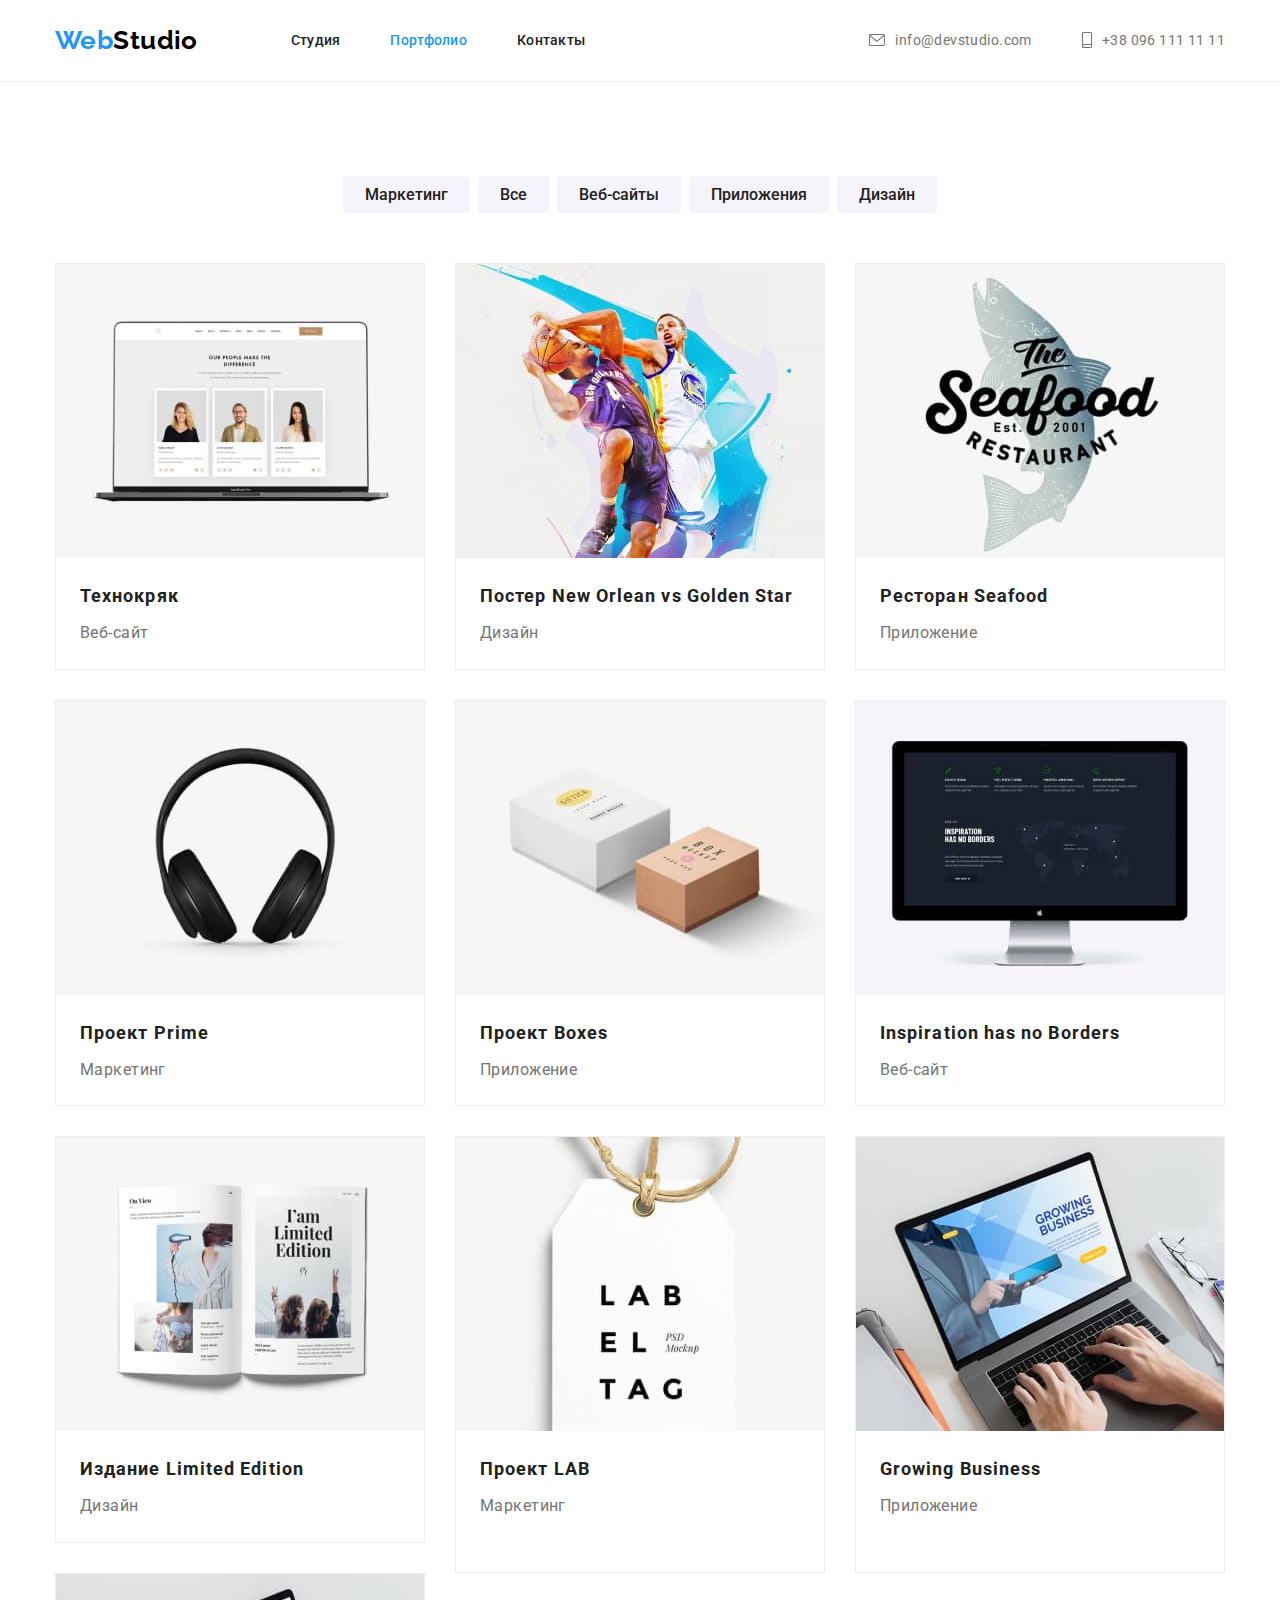
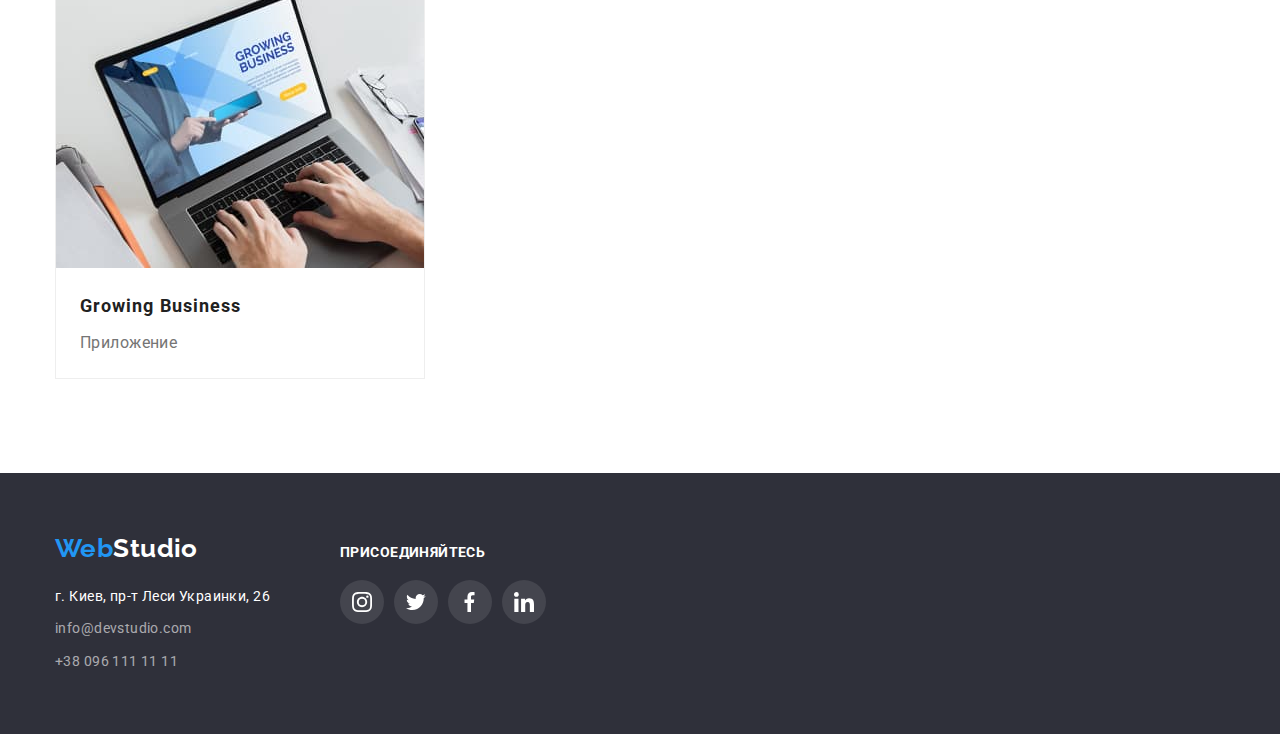
==== commit a0aa5407: "Portfolio leyaut sheet" ====
--- a/portfolio.html
+++ b/portfolio.html
@@ -27,9 +27,19 @@
                     Web<span class="header-logo-decoration">Studio</span>
                 </a>
                 <ul class="header-nav list">
-                    <li class="header-nav-item"><a href="./index.html" class="link">Студия</a></li>
-                    <li class="header-nav-item"><a href="./portfolio.html" class="link current">Портфолио</a></li>
-                    <li class="header-nav-item"><a href="#" class="link">Контакты</a></li>
+            
+                    <li class="header-nav-item">
+                        <a href="./index.html" class=" link">Студия</a>
+                    </li>
+            
+                    <li class="header-nav-item">
+            
+                        <a href="./portfolio.html" class="link current">Портфолио</a>
+                    </li>
+            
+                    <li class="header-nav-item">
+                        <a href="#" class="link">Контакты</a>
+                    </li>
                 </ul>
             </nav>
             <ul class="header-auth list">
@@ -77,6 +87,7 @@
                     <li class="portfolio-tab-item"><button class="btn-tab" type="button">Дизайн</button></li>
                 </ul>
 
+                <!-- Portfolio list -->
                 <ul class="portfolio-list list">
 
                     <li class="portfolio-item"> 
@@ -249,6 +260,28 @@
                             <div class="portfolio-item-content">
                                 <h2 class="portfolio-item-title">Проект LAB</h2>
                                 <p class="portfolio-item-text">Маркетинг</p>
+                            </div>
+                        </a>
+                    
+                    </li>
+
+                    <li class="portfolio-item">
+                    
+                        <a href="" class="link">
+                    
+                            <div class="overlay-box">
+                                <img src="./images/pt9.jpg" class="portfilio-img" alt="Growing Business" width="370">
+                    
+                                <div class="overlay">
+                                    <p>Технокряк это современная площадка распространения коронавируса. Компании используют эту платформу
+                                        для цифрового
+                                        шпионажа и атак на защищённые сервера конкурентов.</p>
+                                </div>
+                            </div>
+                    
+                            <div class="portfolio-item-content">
+                                <h2 class="portfolio-item-title">Growing Business</h2>
+                                <p class="portfolio-item-text">Приложение</p>
                             </div>
                         </a>
                     
--- a/css/styles.css
+++ b/css/styles.css
@@ -76,6 +76,15 @@
 }
 
 /* Link hover decoration */
+.header-nav .link,
+.header-auth .link,
+.footer-info .link,
+.footer-adress-link {
+  transition-property: color;
+  transition-duration: 250ms;
+  transition-timing-function: cubic-bezier(0.4, 0, 0.2, 1);
+}
+
 .header-nav .link:hover,
 .header-nav .link:focus,
 .header-auth .link:hover,
@@ -136,31 +145,23 @@
   color: var(--mainBlack);
 }
 
-.nav-link {
+.header-nav-item .current {
+  color: var(--mainBlue);
+}
+
+.header-nav-item {
   position: relative;
-
-  overflow: hidden;
-}
-
-.nav-link:hover .line-ico {
-  color: var(--mainBlue);
-  transform: translatex(0);
-}
-
-.line-ico {
+}
+
+.link::after.current {
   position: absolute;
-  display: block;
-  height: 4px;
-  width: 48px;
   left: 0;
   bottom: 0;
-  fill: var(--mainBlue);
-
-  transform: translatex(-100%);
-}
-
-.header-nav .current {
-  color: var(--mainBlue);
+
+  width: 100%;
+  height: 4px;
+  border-radius: 50%;
+  border-color: var(--mainBlue);
 }
 
 .header-auth {
@@ -299,8 +300,28 @@
   flex-wrap: wrap;
 }
 
+.do-item {
+  position: relative;
+}
+
 .do-img {
   display: block;
+}
+
+.do-text {
+  position: absolute;
+  width: 100%;
+  left: 0;
+  bottom: 0;
+  padding: 27px 0;
+  margin: 0;
+
+  color: #fff;
+  line-height: 1.15;
+  font-weight: 700;
+  text-align: center;
+  text-transform: uppercase;
+  background-color: rgba(47, 48, 58, 0.8);
 }
 
 /* Team section */
@@ -360,8 +381,13 @@
   width: 44px;
   height: 44px;
   padding: 12px 0;
+
   color: var(--mainIcon);
   border-radius: 50%;
+
+  transition-property: background-color, color;
+  transition-duration: 250ms;
+  transition-timing-function: cubic-bezier(0.4, 0, 0.2, 1);
 }
 
 .team-smmlink:hover {
@@ -394,6 +420,10 @@
   color: var(--mainIcon);
   border: 1px solid var(--mainIcon);
   border-radius: 4px;
+
+  transition-property: color, border-color;
+  transition-duration: 250ms;
+  transition-timing-function: cubic-bezier(0.4, 0, 0.2, 1);
 }
 
 .clients-link:hover {
@@ -443,6 +473,10 @@
   background-color: rgba(255, 255, 255, 0.1);
   padding: 12px 0;
   border-radius: 50%;
+
+  transition-property: background-color;
+  transition-duration: 250ms;
+  transition-timing-function: cubic-bezier(0.4, 0, 0.2, 1);
 }
 
 .footer-smmlink:hover {
@@ -484,23 +518,31 @@
 }
 
 /* Modal window section */
-.modal-window {
-  position: absolute;
-  display: none;
-  justify-content: center;
-  align-items: center;
+.backdrop {
+  position: fixed;
   top: 0;
   left: 0;
   width: 100%;
   height: 100%;
+
   background-color: rgba(0, 0, 0, 0.2);
-  z-index: 999;
-}
-
-.form-block {
-  position: relative;
+}
+
+.backdrop.is-hidden {
+  opacity: 0;
+  pointer-events: none;
+  visibility: 0;
+}
+
+.modal {
+  position: absolute;
+  top: 50%;
+  left: 50%;
+  transform: translate(-50%, -50%);
+
   width: 528px;
   height: 581px;
+
   background-color: #fff;
 }
 
@@ -509,11 +551,12 @@
   display: flex;
   justify-content: center;
   align-items: center;
+  right: 6px;
+  top: 6px;
 
   width: 30px;
   height: 30px;
-  right: 6px;
-  top: 6px;
+  cursor: pointer;
 
   border: 1px solid rgba(0, 0, 0, 0.1);
   border-radius: 50%;
@@ -549,6 +592,10 @@
   text-align: center;
   color: var(--mainBlack);
   background-color: var(--secondBg);
+
+  transition-property: color, box-shadow, background-color;
+  transition-duration: 250ms;
+  transition-timing-function: cubic-bezier(0.4, 0, 0.2, 1);
 }
 
 .btn-tab:hover,
@@ -562,17 +609,21 @@
 .portfolio-list {
   display: flex;
   flex-wrap: wrap;
-  justify-content: space-between;
+  /* justify-content: space-between; */
 }
 
 .portfolio-item {
-  flex-basis: calc(100% / 3 - 30px);
+  width: calc((100% - 60px) / 3);
   border: 1px solid var(--mainBorder);
   box-sizing: border-box;
 }
 
 .portfolio-item:not(:nth-last-child(-n + 3)) {
   margin-bottom: 30px;
+}
+
+.portfolio-item:not(:nth-child(3n)) {
+  margin-right: 30px;
 }
 
 .portfolio-item:hover {
@@ -581,6 +632,7 @@
 }
 
 .portfolio-item:hover .overlay {
+  opacity: 1;
   transform: translatey(0);
 }
 
@@ -608,8 +660,9 @@
   padding: 63px 24px;
   background-color: rgba(33, 150, 243, 0.9);
 
+  opacity: 0;
   transform: translatey(100%);
-  transition: transform 250ms ease;
+  transition: transform 250ms cubic-bezier(0.4, 0, 0.2, 1);
 }
 
 .overlay > p {
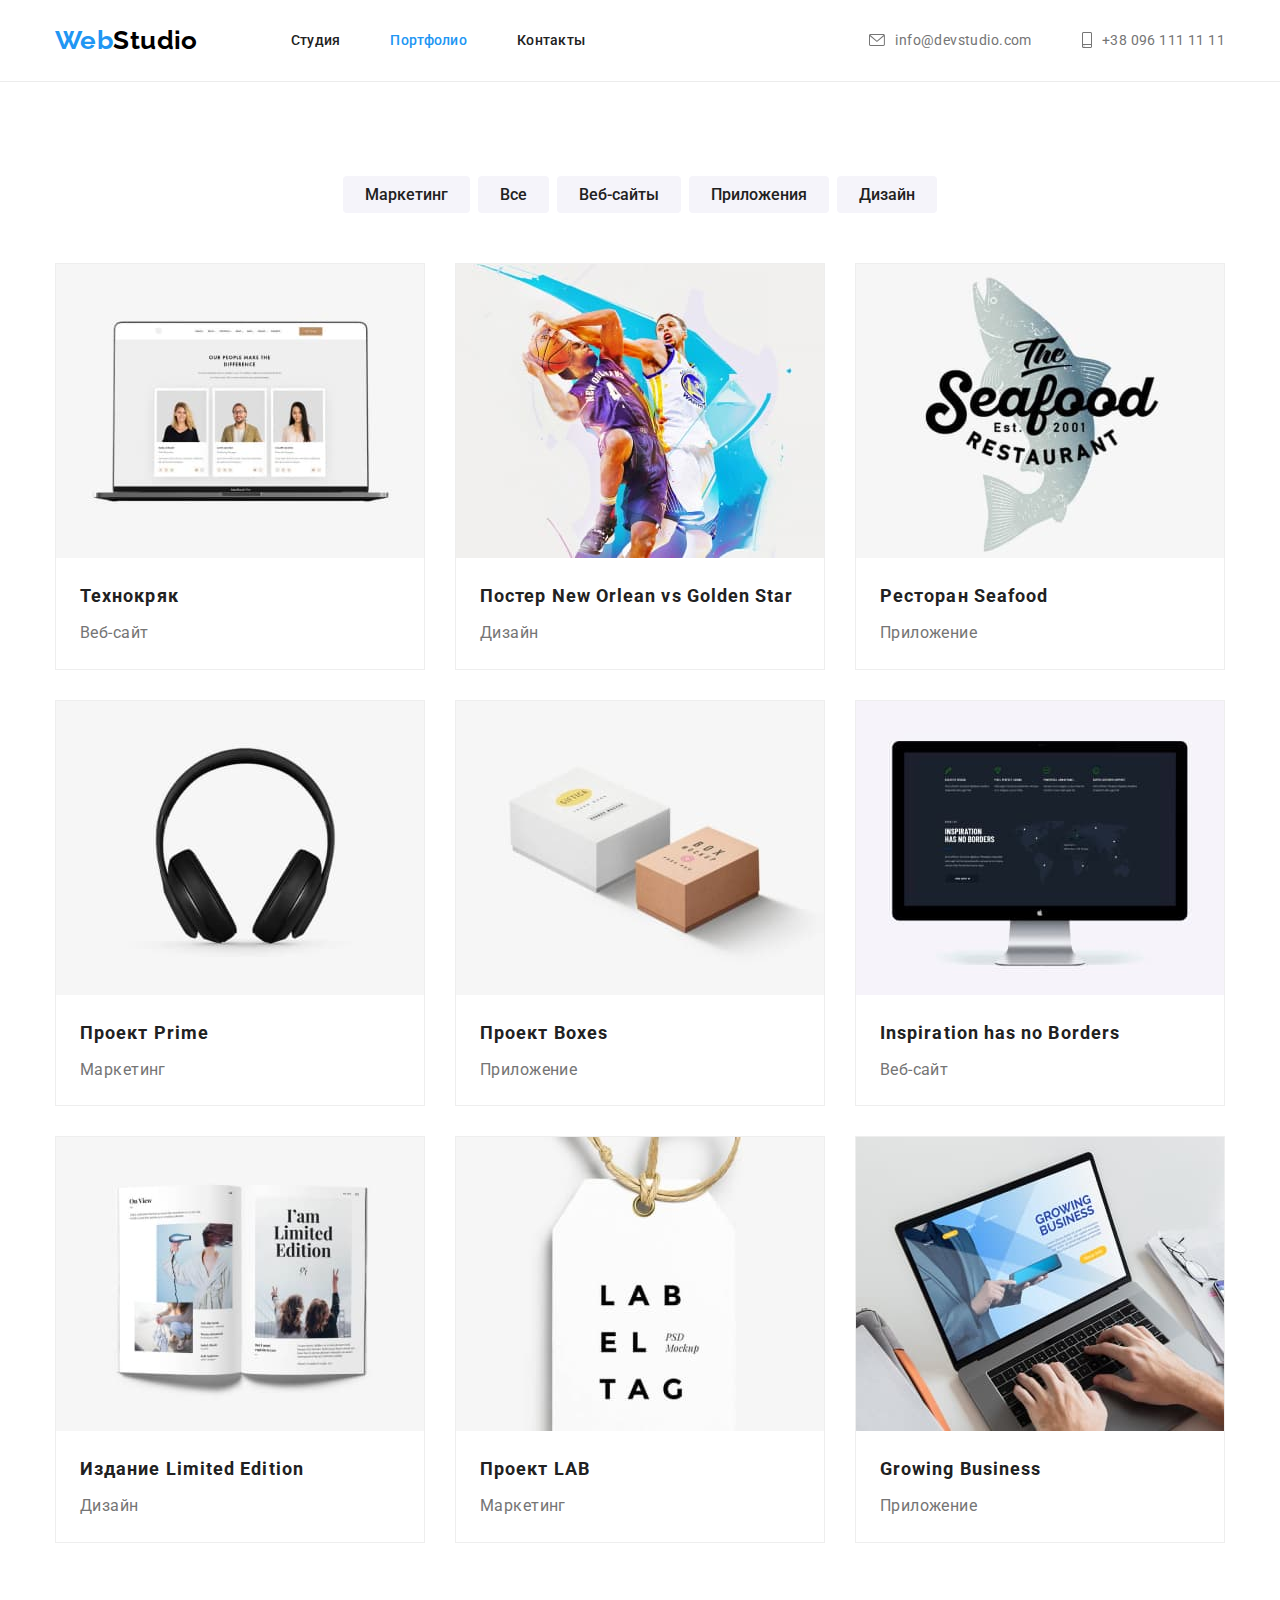
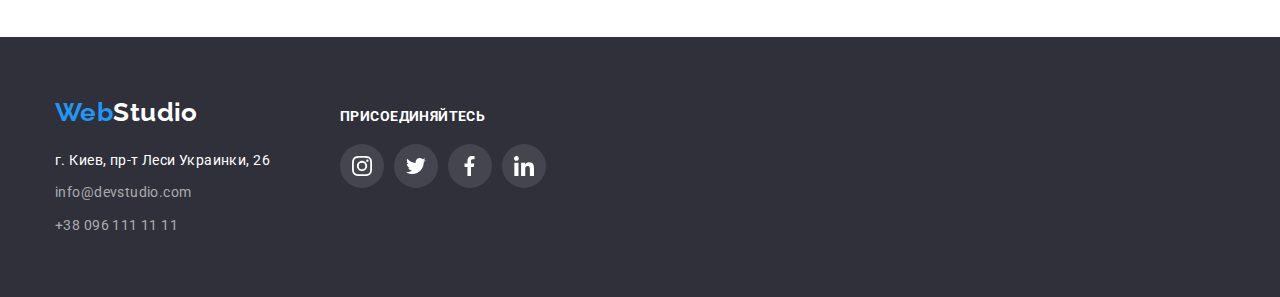
==== commit a124e1af: "Modal window animation" ====
--- a/portfolio.html
+++ b/portfolio.html
@@ -287,28 +287,6 @@
                     
                     </li>
 
-                    <li class="portfolio-item">
-                    
-                        <a href="" class="link">
-                    
-                            <div class="overlay-box">
-                                <img src="./images/pt9.jpg" class="portfilio-img" alt="Growing Business" width="370">
-                    
-                                <div class="overlay">
-                                    <p>Технокряк это современная площадка распространения коронавируса. Компании используют эту платформу
-                                        для цифрового
-                                        шпионажа и атак на защищённые сервера конкурентов.</p>
-                                </div>
-                            </div>
-                    
-                            <div class="portfolio-item-content">
-                                <h2 class="portfolio-item-title">Growing Business</h2>
-                                <p class="portfolio-item-text">Приложение</p>
-                            </div>
-                        </a>
-                    
-                    </li>
-
                 </ul>
             </div>
             
--- a/css/styles.css
+++ b/css/styles.css
@@ -526,12 +526,16 @@
   height: 100%;
 
   background-color: rgba(0, 0, 0, 0.2);
+
+  transition-property: visibility, transtate, opacity;
+  transition-duration: 250ms;
+  transition-timing-function: cubic-bezier(0.4, 0, 0.2, 1);
 }
 
 .backdrop.is-hidden {
   opacity: 0;
   pointer-events: none;
-  visibility: 0;
+  visibility: hidden;
 }
 
 .modal {
